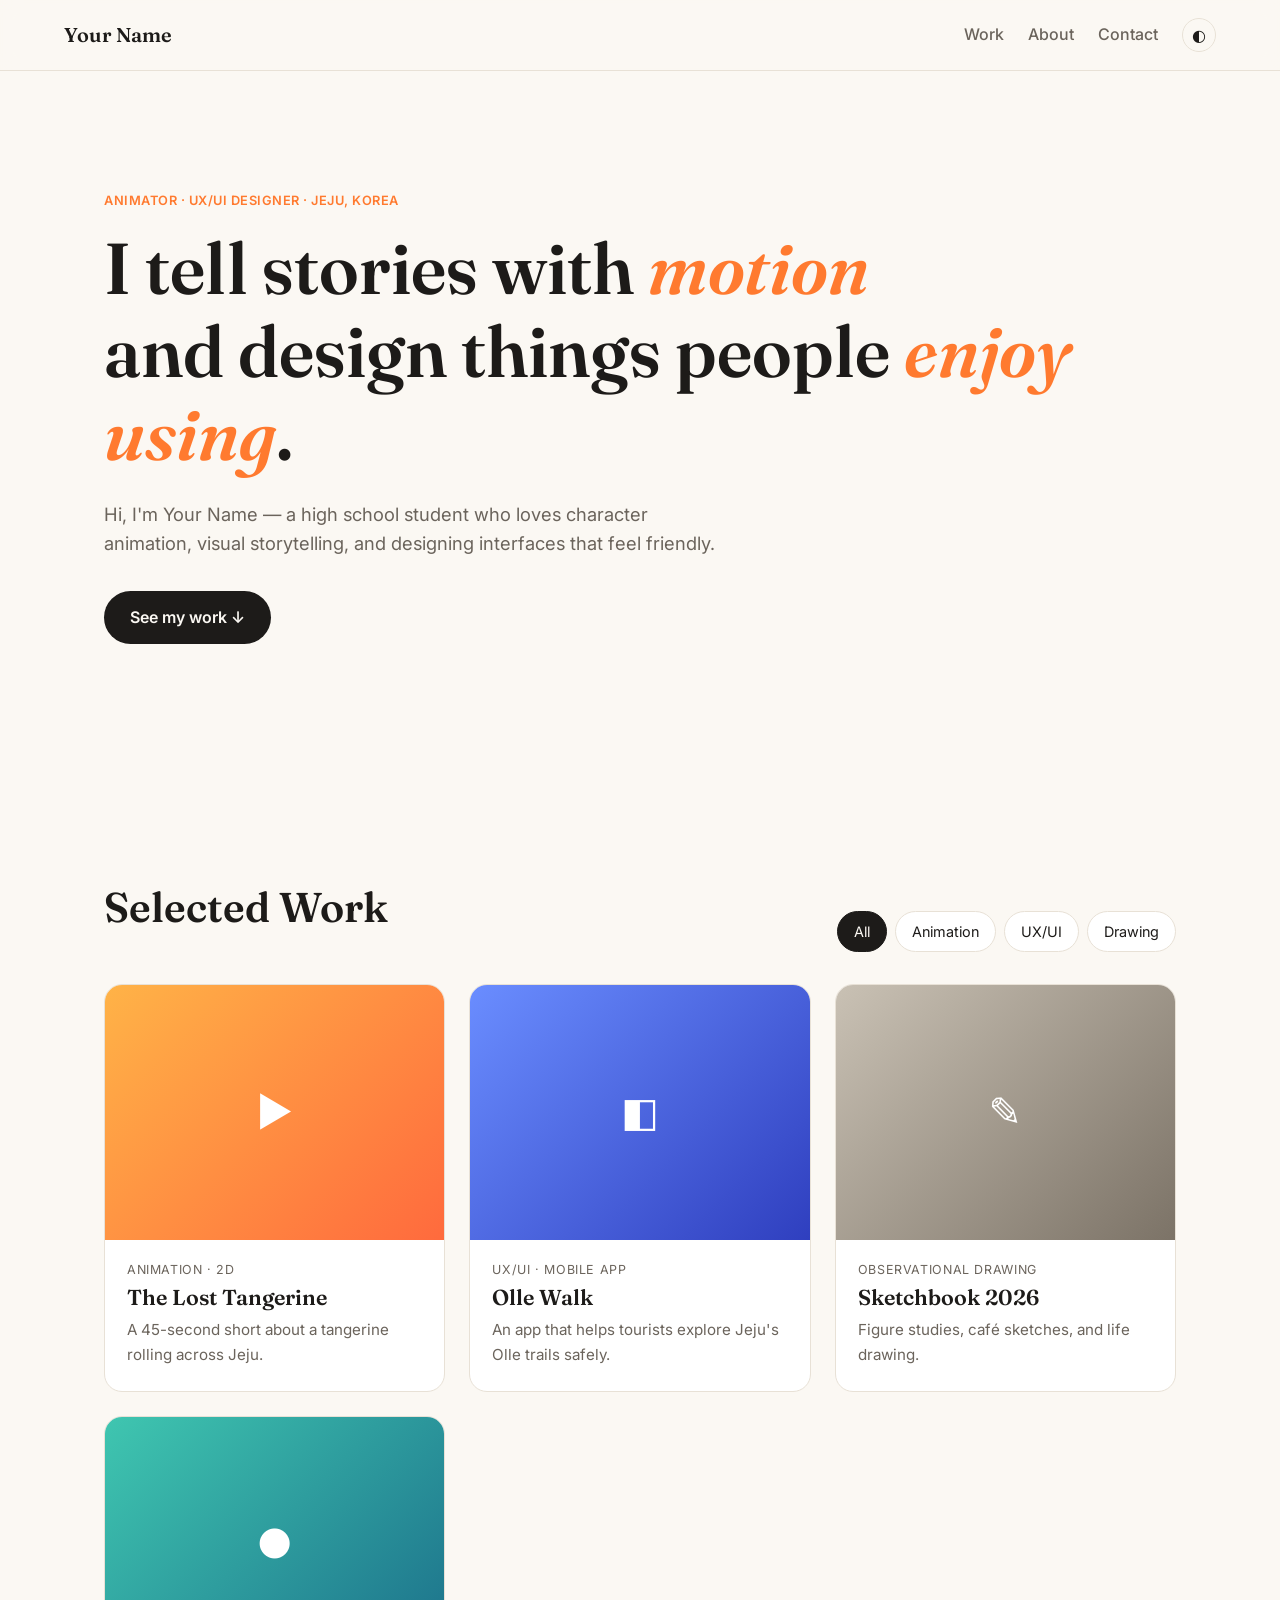
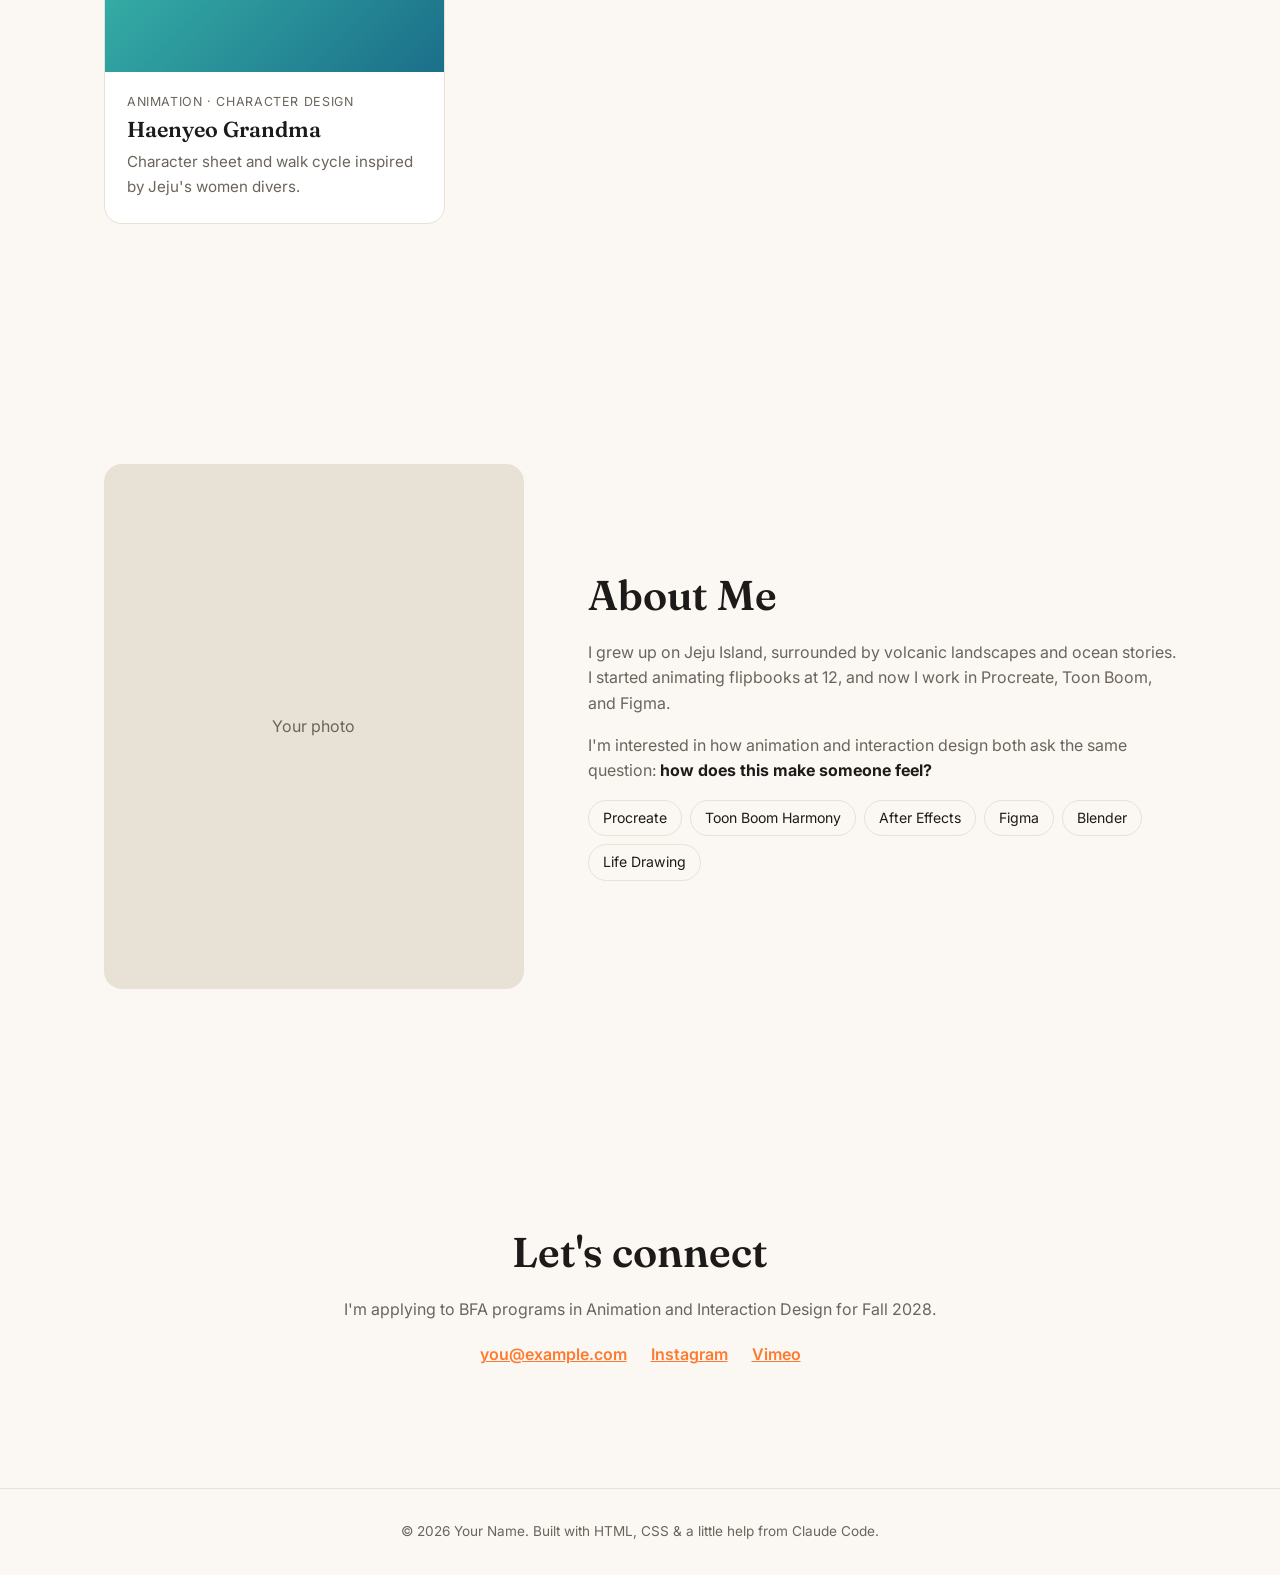
==== index.html @ 71de75eb "Add portfolio website Home page with filterable work grid, animation and UX/UI case study templates," ====
<!DOCTYPE html>
<html lang="en">
<head>
  <meta charset="UTF-8">
  <meta name="viewport" content="width=device-width, initial-scale=1.0">
  <title>Your Name — Animation & UX/UI Portfolio</title>
  <meta name="description" content="Portfolio of Your Name, an animator and UX/UI designer.">
  <link rel="preconnect" href="https://fonts.googleapis.com">
  <link rel="preconnect" href="https://fonts.gstatic.com" crossorigin>
  <link href="https://fonts.googleapis.com/css2?family=Fraunces:opsz,wght@9..144,400;9..144,600&family=Inter:wght@400;500;600&display=swap" rel="stylesheet">
  <link rel="stylesheet" href="css/style.css">
</head>
<body>

  <!-- ✏️ 상단 메뉴 -->
  <header class="nav">
    <a href="#top" class="logo">Your Name</a>
    <nav>
      <a href="#work">Work</a>
      <a href="#about">About</a>
      <a href="#contact">Contact</a>
      <button class="theme-toggle" aria-label="Toggle dark mode">◐</button>
    </nav>
  </header>

  <main id="top">

    <!-- ✏️ 첫 화면: 나를 한 문장으로 소개하기 -->
    <section class="hero">
      <p class="eyebrow">Animator · UX/UI Designer · Jeju, Korea</p>
      <h1>I tell stories with <em>motion</em><br>and design things people <em>enjoy using</em>.</h1>
      <p class="lead">
        Hi, I'm Your Name — a high school student who loves character animation,
        visual storytelling, and designing interfaces that feel friendly.
      </p>
      <a href="#work" class="btn">See my work ↓</a>
    </section>

    <!-- ✏️ 작품 목록: 카드를 복사해서 작품을 추가하세요 -->
    <section id="work" class="section">
      <div class="section-head">
        <h2>Selected Work</h2>
        <div class="filters" role="group" aria-label="Filter projects">
          <button class="filter active" data-filter="all">All</button>
          <button class="filter" data-filter="animation">Animation</button>
          <button class="filter" data-filter="uxui">UX/UI</button>
          <button class="filter" data-filter="drawing">Drawing</button>
        </div>
      </div>

      <div class="grid">
        <a class="card" data-category="animation" href="projects/animation-sample.html">
          <div class="thumb thumb-1"><span>▶</span></div>
          <div class="card-body">
            <p class="tag">Animation · 2D</p>
            <h3>The Lost Tangerine</h3>
            <p>A 45-second short about a tangerine rolling across Jeju.</p>
          </div>
        </a>

        <a class="card" data-category="uxui" href="projects/uxui-sample.html">
          <div class="thumb thumb-2"><span>◧</span></div>
          <div class="card-body">
            <p class="tag">UX/UI · Mobile App</p>
            <h3>Olle Walk</h3>
            <p>An app that helps tourists explore Jeju's Olle trails safely.</p>
          </div>
        </a>

        <a class="card" data-category="drawing" href="projects/drawing.html">
          <div class="thumb thumb-3"><span>✎</span></div>
          <div class="card-body">
            <p class="tag">Observational Drawing</p>
            <h3>Sketchbook 2026</h3>
            <p>Figure studies, café sketches, and life drawing.</p>
          </div>
        </a>

        <a class="card" data-category="animation" href="#">
          <div class="thumb thumb-4"><span>●</span></div>
          <div class="card-body">
            <p class="tag">Animation · Character Design</p>
            <h3>Haenyeo Grandma</h3>
            <p>Character sheet and walk cycle inspired by Jeju's women divers.</p>
          </div>
        </a>
      </div>
    </section>

    <!-- ✏️ 자기소개 -->
    <section id="about" class="section about">
      <div class="about-photo" aria-hidden="true">Your photo</div>
      <div>
        <h2>About Me</h2>
        <p>
          I grew up on Jeju Island, surrounded by volcanic landscapes and ocean stories.
          I started animating flipbooks at 12, and now I work in Procreate, Toon Boom, and Figma.
        </p>
        <p>
          I'm interested in how animation and interaction design both ask the same question:
          <strong>how does this make someone feel?</strong>
        </p>
        <ul class="skills">
          <li>Procreate</li><li>Toon Boom Harmony</li><li>After Effects</li>
          <li>Figma</li><li>Blender</li><li>Life Drawing</li>
        </ul>
      </div>
    </section>

    <!-- ✏️ 연락처 -->
    <section id="contact" class="section contact">
      <h2>Let's connect</h2>
      <p>I'm applying to BFA programs in Animation and Interaction Design for Fall 2028.</p>
      <p class="contact-links">
        <a href="mailto:you@example.com">you@example.com</a>
        <a href="#">Instagram</a>
        <a href="#">Vimeo</a>
      </p>
    </section>
  </main>

  <footer class="footer">© 2026 Your Name. Built with HTML, CSS & a little help from Claude Code.</footer>

  <script src="js/main.js"></script>
</body>
</html>
---- css/style.css ----
/* ✏️ 색상과 글꼴은 여기서 한 번에 바꿀 수 있어요 */
:root {
  --bg: #fbf8f3;
  --surface: #ffffff;
  --text: #1d1b19;
  --muted: #6b645c;
  --accent: #ff7a2f;      /* 제주 감귤 오렌지 */
  --accent-2: #2f6fed;
  --border: #e8e1d6;
  --radius: 18px;
  --font-display: "Fraunces", Georgia, serif;
  --font-body: "Inter", system-ui, sans-serif;
}

[data-theme="dark"] {
  --bg: #141311;
  --surface: #1e1c1a;
  --text: #f3eee7;
  --muted: #a39b91;
  --border: #33302c;
}

* { box-sizing: border-box; margin: 0; }

html { scroll-behavior: smooth; }

body {
  background: var(--bg);
  color: var(--text);
  font-family: var(--font-body);
  line-height: 1.6;
  transition: background .3s, color .3s;
}

a { color: inherit; }

/* ---------- Navigation ---------- */
.nav {
  position: sticky; top: 0; z-index: 10;
  display: flex; justify-content: space-between; align-items: center;
  padding: 18px clamp(16px, 5vw, 64px);
  background: color-mix(in srgb, var(--bg) 85%, transparent);
  backdrop-filter: blur(10px);
  border-bottom: 1px solid var(--border);
}
.logo { font-family: var(--font-display); font-weight: 600; font-size: 1.25rem; text-decoration: none; }
.nav nav { display: flex; gap: 24px; align-items: center; }
.nav nav a { text-decoration: none; color: var(--muted); font-weight: 500; }
.nav nav a:hover { color: var(--text); }
.theme-toggle {
  background: none; border: 1px solid var(--border); color: var(--text);
  border-radius: 50%; width: 34px; height: 34px; cursor: pointer; font-size: 1rem;
}

/* ---------- Layout ---------- */
.hero, .section { padding: clamp(56px, 10vw, 120px) clamp(16px, 5vw, 64px); max-width: 1200px; margin: 0 auto; }

.eyebrow { color: var(--accent); font-weight: 600; letter-spacing: .04em; text-transform: uppercase; font-size: .8rem; }
h1, h2, h3 { font-family: var(--font-display); font-weight: 600; line-height: 1.15; }
h1 { font-size: clamp(2.2rem, 6vw, 4.5rem); margin: 16px 0 24px; }
h1 em { color: var(--accent); font-style: italic; }
h2 { font-size: clamp(1.8rem, 4vw, 2.6rem); margin-bottom: 20px; }
.lead { font-size: 1.15rem; color: var(--muted); max-width: 620px; margin-bottom: 32px; }

.btn {
  display: inline-block; padding: 14px 26px; border-radius: 999px;
  background: var(--text); color: var(--bg); text-decoration: none; font-weight: 600;
  transition: transform .2s;
}
.btn:hover { transform: translateY(-2px); }

/* ---------- Work grid ---------- */
.section-head { display: flex; justify-content: space-between; align-items: end; flex-wrap: wrap; gap: 16px; margin-bottom: 32px; }
.filters { display: flex; gap: 8px; flex-wrap: wrap; }
.filter {
  padding: 8px 16px; border-radius: 999px; border: 1px solid var(--border);
  background: var(--surface); color: var(--text); cursor: pointer; font: inherit; font-size: .9rem;
}
.filter.active { background: var(--text); color: var(--bg); border-color: var(--text); }

.grid { display: grid; grid-template-columns: repeat(auto-fill, minmax(280px, 1fr)); gap: 24px; }

.card {
  background: var(--surface); border: 1px solid var(--border); border-radius: var(--radius);
  overflow: hidden; text-decoration: none;
  transition: transform .3s, box-shadow .3s, opacity .3s;
}
.card:hover { transform: translateY(-6px); box-shadow: 0 18px 40px rgba(0,0,0,.08); }
.card.hidden { display: none; }

/* 썸네일: 나중에 <img>로 바꾸면 됩니다 */
.thumb { aspect-ratio: 4 / 3; display: grid; place-items: center; font-size: 2.5rem; color: #fff; }
.thumb img { width: 100%; height: 100%; object-fit: cover; }
.thumb-1 { background: linear-gradient(135deg, #ffb347, #ff6a3d); }
.thumb-2 { background: linear-gradient(135deg, #6a8dff, #2f3fbf); }
.thumb-3 { background: linear-gradient(135deg, #c9c1b4, #7c7367); }
.thumb-4 { background: linear-gradient(135deg, #3fc6b0, #1b6f8a); }

.card-body { padding: 20px 22px 24px; }
.tag { font-size: .78rem; color: var(--muted); text-transform: uppercase; letter-spacing: .05em; }
.card-body h3 { font-size: 1.35rem; margin: 6px 0 8px; }
.card-body p:last-child { color: var(--muted); font-size: .95rem; }

/* ---------- About ---------- */
.about { display: grid; grid-template-columns: 1fr 1.4fr; gap: clamp(24px, 5vw, 64px); align-items: center; }
.about-photo {
  aspect-ratio: 4 / 5; border-radius: var(--radius); background: var(--border);
  display: grid; place-items: center; color: var(--muted);
}
.about p { margin-bottom: 16px; color: var(--muted); }
.about strong { color: var(--text); }
.skills { list-style: none; padding: 0; display: flex; flex-wrap: wrap; gap: 8px; margin-top: 8px; }
.skills li { padding: 6px 14px; border: 1px solid var(--border); border-radius: 999px; font-size: .88rem; }

/* ---------- Contact / Footer ---------- */
.contact { text-align: center; }
.contact p { color: var(--muted); }
.contact-links { display: flex; justify-content: center; gap: 24px; flex-wrap: wrap; margin-top: 20px; font-weight: 600; }
.contact-links a { color: var(--accent); }
.footer { text-align: center; padding: 32px 16px; color: var(--muted); font-size: .85rem; border-top: 1px solid var(--border); }

/* ---------- Case study pages ---------- */
.case { max-width: 860px; margin: 0 auto; padding: clamp(40px, 8vw, 96px) clamp(16px, 5vw, 32px); }
.case .back { color: var(--muted); text-decoration: none; font-size: .9rem; }
.case-hero { aspect-ratio: 16 / 9; border-radius: var(--radius); margin: 32px 0; display: grid; place-items: center; font-size: 3rem; color: #fff; }
.meta { display: grid; grid-template-columns: repeat(auto-fit, minmax(160px, 1fr)); gap: 16px; padding: 20px 0; border-block: 1px solid var(--border); margin-bottom: 40px; }
.meta dt { font-size: .75rem; text-transform: uppercase; color: var(--muted); letter-spacing: .05em; }
.meta dd { margin: 4px 0 0; font-weight: 500; }
.case h2 { font-size: 1.7rem; margin: 48px 0 12px; }
.case p { color: var(--muted); margin-bottom: 14px; }
.process { display: grid; grid-template-columns: repeat(auto-fit, minmax(180px, 1fr)); gap: 16px; margin: 20px 0; }
.process div { aspect-ratio: 1; border-radius: 12px; background: var(--border); display: grid; place-items: center; color: var(--muted); font-size: .85rem; text-align: center; padding: 8px; }

/* ---------- Scroll reveal ---------- */
.reveal { opacity: 0; transform: translateY(24px); transition: opacity .7s ease, transform .7s ease; }
.reveal.visible { opacity: 1; transform: none; }

@media (prefers-reduced-motion: reduce) {
  .reveal { opacity: 1; transform: none; transition: none; }
}

/* ---------- Mobile ---------- */
@media (max-width: 720px) {
  .nav nav { gap: 14px; }
  .about { grid-template-columns: 1fr; }
}

/* ---------- Drawing gallery ---------- */
.gallery-page { max-width: 1200px; margin: 0 auto; padding: clamp(40px, 8vw, 96px) clamp(16px, 5vw, 64px); }
.gallery-page .back { color: var(--muted); text-decoration: none; font-size: .9rem; }

/* 벽돌처럼 쌓이는 레이아웃 (그림 비율이 달라도 빈틈없이) */
.gallery { columns: 3 260px; column-gap: 20px; margin-top: 40px; }
.gallery-item { break-inside: avoid; margin: 0 0 28px; }

.gallery-open {
  display: block; width: 100%; padding: 0; border: 0; background: none;
  cursor: zoom-in; border-radius: 12px; overflow: hidden;
}
.gallery-open img { display: block; }
.gallery-open img, .gallery-open .placeholder { width: 100%; transition: transform .4s ease; }
.gallery-open:hover img, .gallery-open:hover .placeholder { transform: scale(1.03); }
.gallery-open:focus-visible { outline: 3px solid var(--accent); outline-offset: 3px; }

/* 이미지 넣기 전 임시 칸 */
.placeholder {
  display: grid; place-items: center; color: rgba(255,255,255,.9); font-weight: 500;
  background: linear-gradient(160deg, var(--c1), var(--c2));
}
.placeholder.tall { aspect-ratio: 3 / 4; }
.placeholder.square { aspect-ratio: 1; }
.placeholder.wide { aspect-ratio: 4 / 3; }

.gallery-item figcaption { padding-top: 10px; display: flex; flex-direction: column; }
.gallery-item .title { font-weight: 600; }
.gallery-item .medium { color: var(--muted); font-size: .85rem; }

/* ---------- Lightbox ---------- */
.lightbox {
  position: fixed; inset: 0; z-index: 100;
  display: grid; grid-template-columns: 64px 1fr 64px; align-items: center;
  background: rgba(15, 14, 12, .92); padding: 24px 8px;
}
.lightbox[hidden] { display: none; }
.lb-content { margin: 0; display: flex; flex-direction: column; align-items: center; gap: 14px; max-height: 100%; }
.lb-media { width: min(100%, 900px); display: flex; justify-content: center; }
.lb-media img { max-width: 100%; max-height: 80vh; object-fit: contain; border-radius: 8px; }
.lb-media .placeholder { width: min(100%, 70vh); border-radius: 8px; font-size: 1.2rem; }
.lb-caption { color: #f3eee7; text-align: center; }
.lb-caption .medium { color: #a39b91; display: block; font-size: .9rem; }
.lightbox button {
  background: none; border: 0; color: #fff; cursor: pointer; font-size: 2.4rem; line-height: 1;
  width: 56px; height: 56px; border-radius: 50%;
}
.lightbox button:hover, .lightbox button:focus-visible { background: rgba(255,255,255,.12); outline: none; }
.lb-close { position: absolute; top: 16px; right: 16px; font-size: 1.6rem !important; }

@media (max-width: 720px) {
  .lightbox { grid-template-columns: 44px 1fr 44px; padding: 16px 0; }
  .lightbox button { width: 44px; height: 44px; font-size: 2rem; }
}
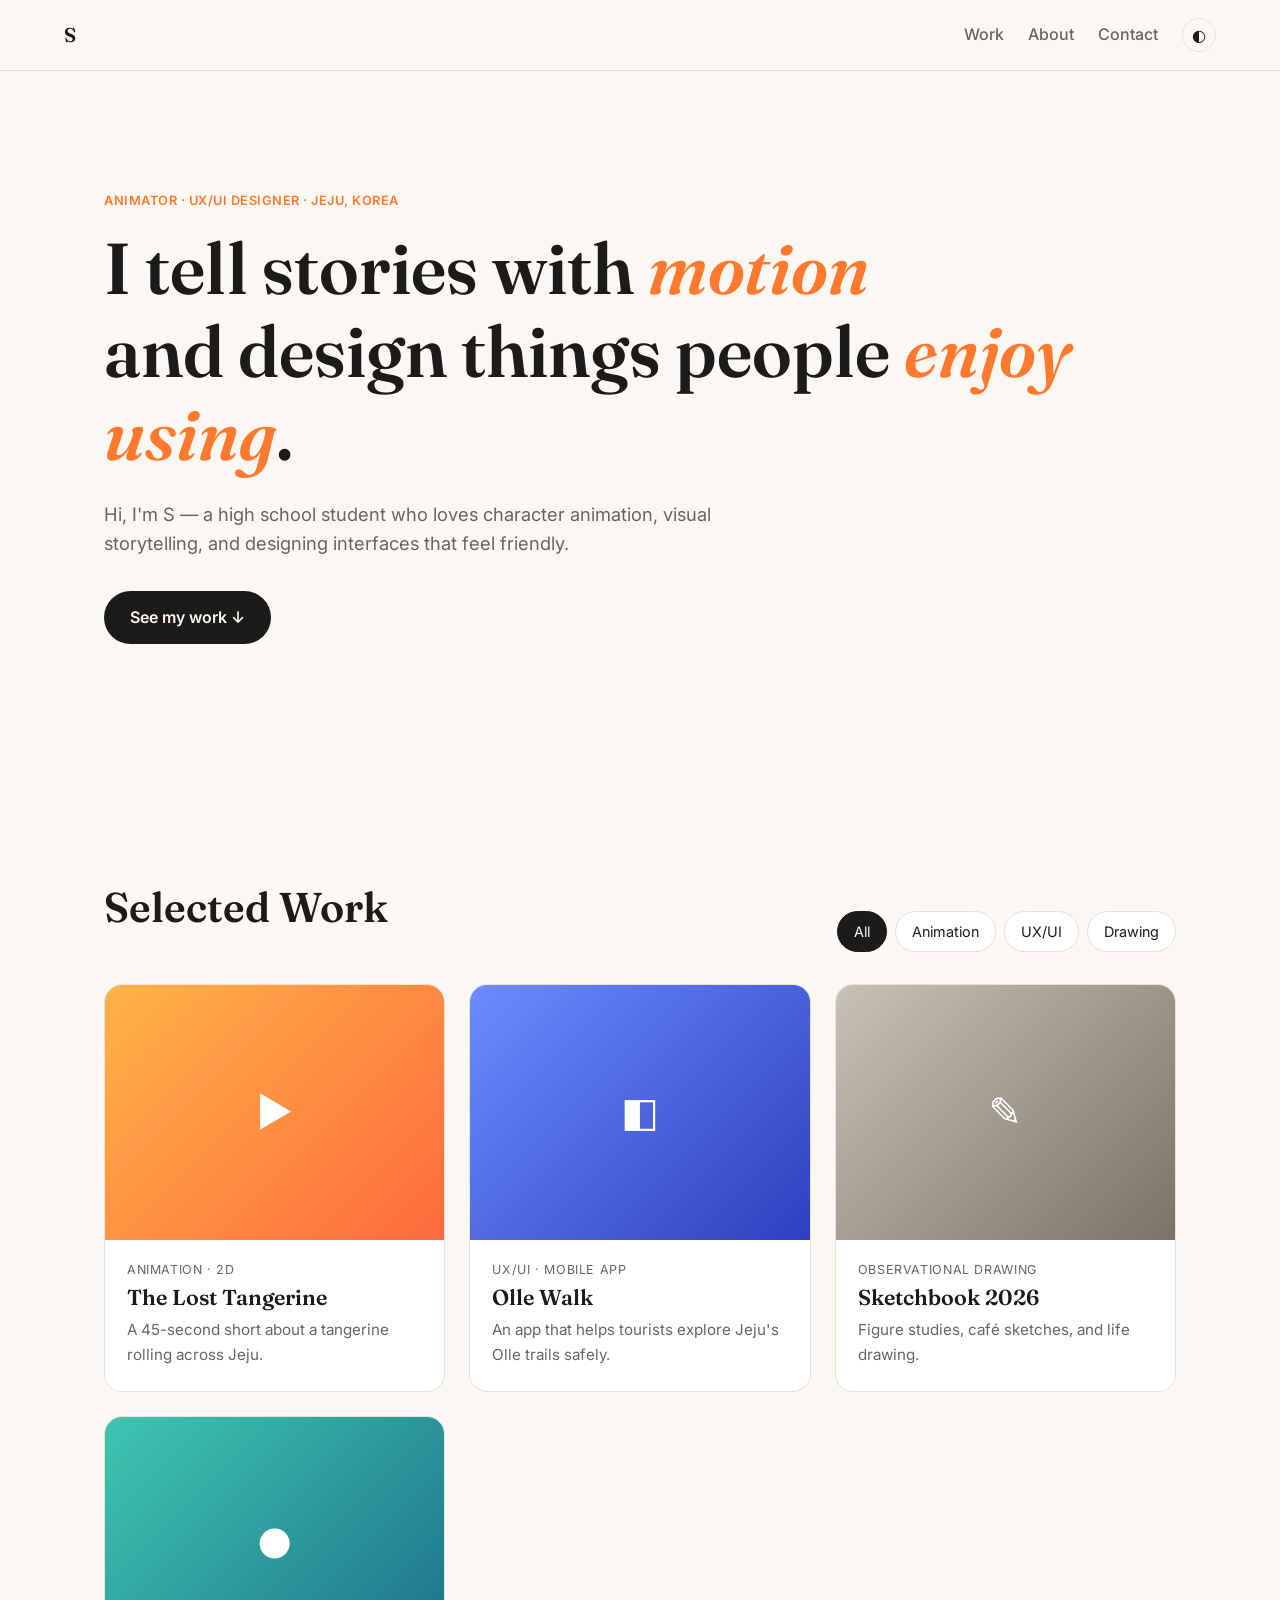
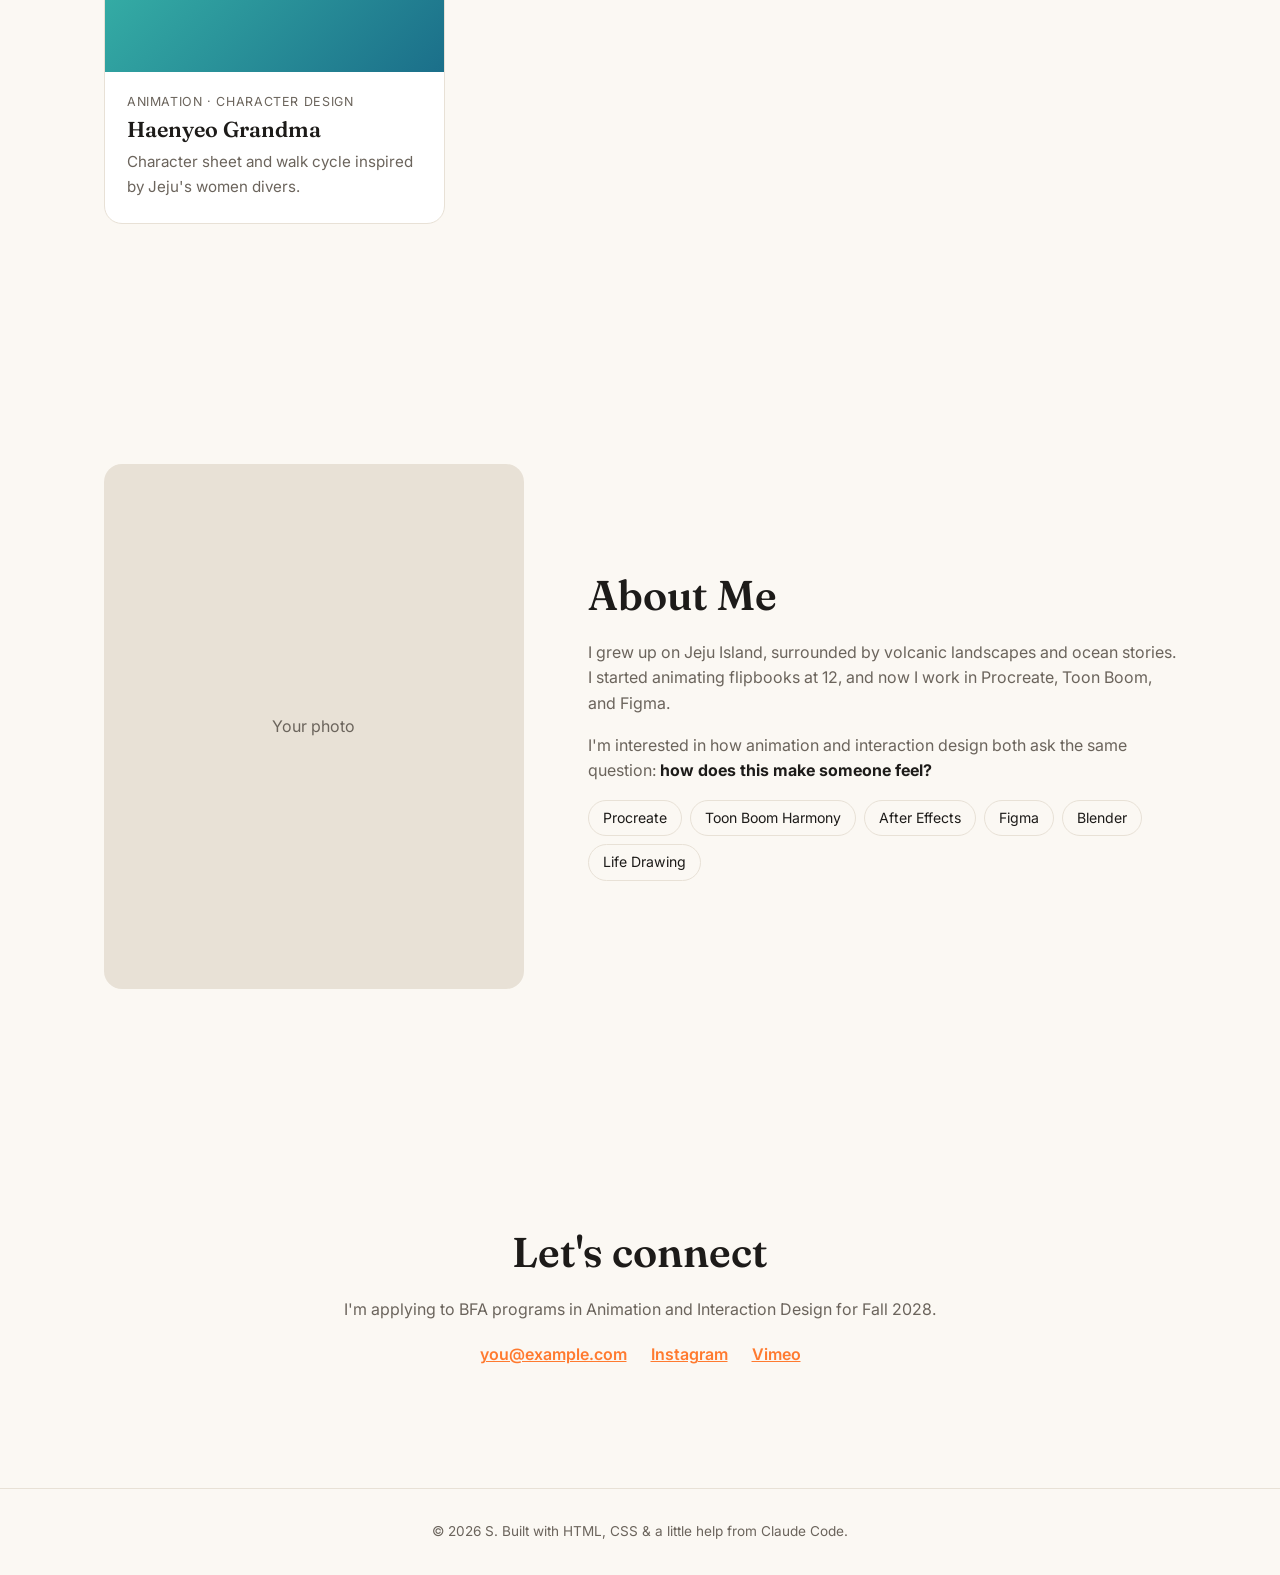
==== commit e01ee547: "Replace placeholder name with S Co-Authored-By: Claude Opus 5.5 <noreply@anthropic.com>" ====
--- a/index.html
+++ b/index.html
@@ -3,8 +3,8 @@
 <head>
   <meta charset="UTF-8">
   <meta name="viewport" content="width=device-width, initial-scale=1.0">
-  <title>Your Name — Animation & UX/UI Portfolio</title>
-  <meta name="description" content="Portfolio of Your Name, an animator and UX/UI designer.">
+  <title>S — Animation & UX/UI Portfolio</title>
+  <meta name="description" content="Portfolio of S, an animator and UX/UI designer.">
   <link rel="preconnect" href="https://fonts.googleapis.com">
   <link rel="preconnect" href="https://fonts.gstatic.com" crossorigin>
   <link href="https://fonts.googleapis.com/css2?family=Fraunces:opsz,wght@9..144,400;9..144,600&family=Inter:wght@400;500;600&display=swap" rel="stylesheet">
@@ -14,7 +14,7 @@
 
   <!-- ✏️ 상단 메뉴 -->
   <header class="nav">
-    <a href="#top" class="logo">Your Name</a>
+    <a href="#top" class="logo">S</a>
     <nav>
       <a href="#work">Work</a>
       <a href="#about">About</a>
@@ -30,7 +30,7 @@
       <p class="eyebrow">Animator · UX/UI Designer · Jeju, Korea</p>
       <h1>I tell stories with <em>motion</em><br>and design things people <em>enjoy using</em>.</h1>
       <p class="lead">
-        Hi, I'm Your Name — a high school student who loves character animation,
+        Hi, I'm S — a high school student who loves character animation,
         visual storytelling, and designing interfaces that feel friendly.
       </p>
       <a href="#work" class="btn">See my work ↓</a>
@@ -119,7 +119,7 @@
     </section>
   </main>
 
-  <footer class="footer">© 2026 Your Name. Built with HTML, CSS & a little help from Claude Code.</footer>
+  <footer class="footer">© 2026 S. Built with HTML, CSS & a little help from Claude Code.</footer>
 
   <script src="js/main.js"></script>
 </body>
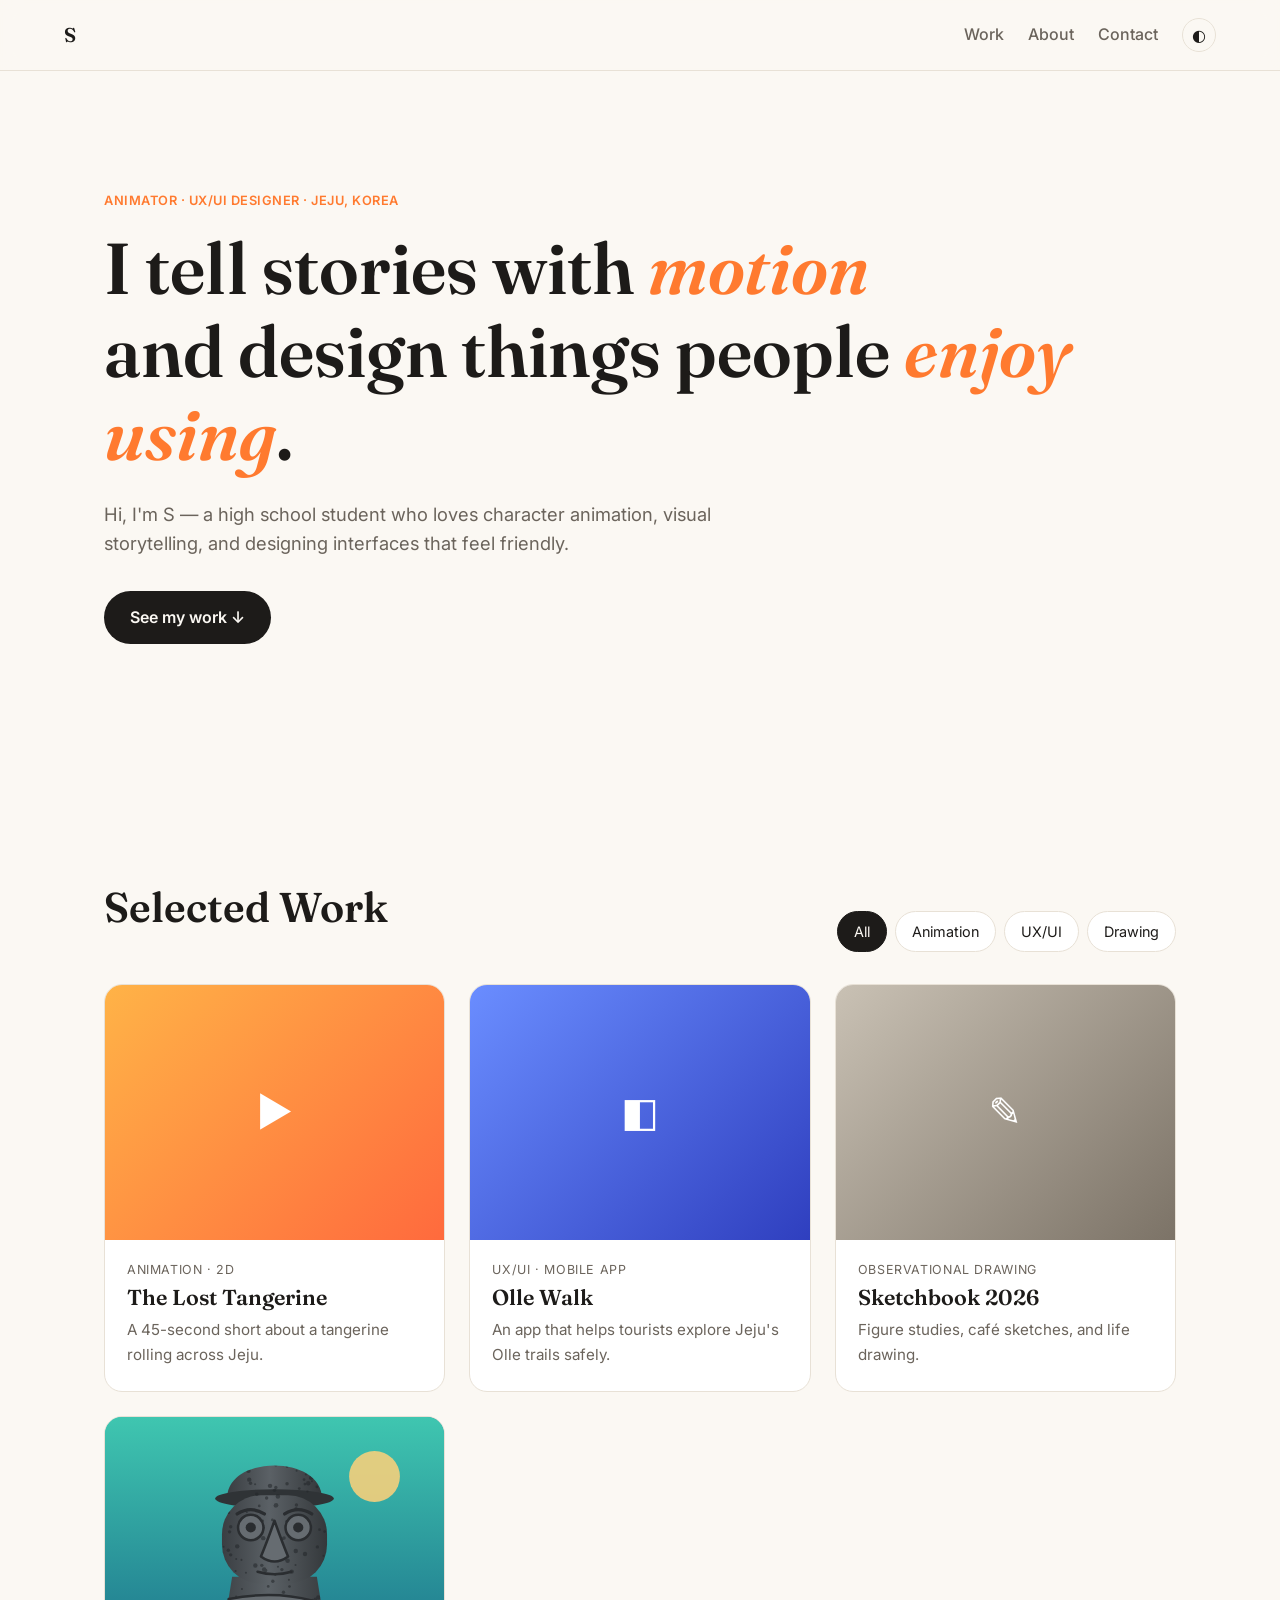
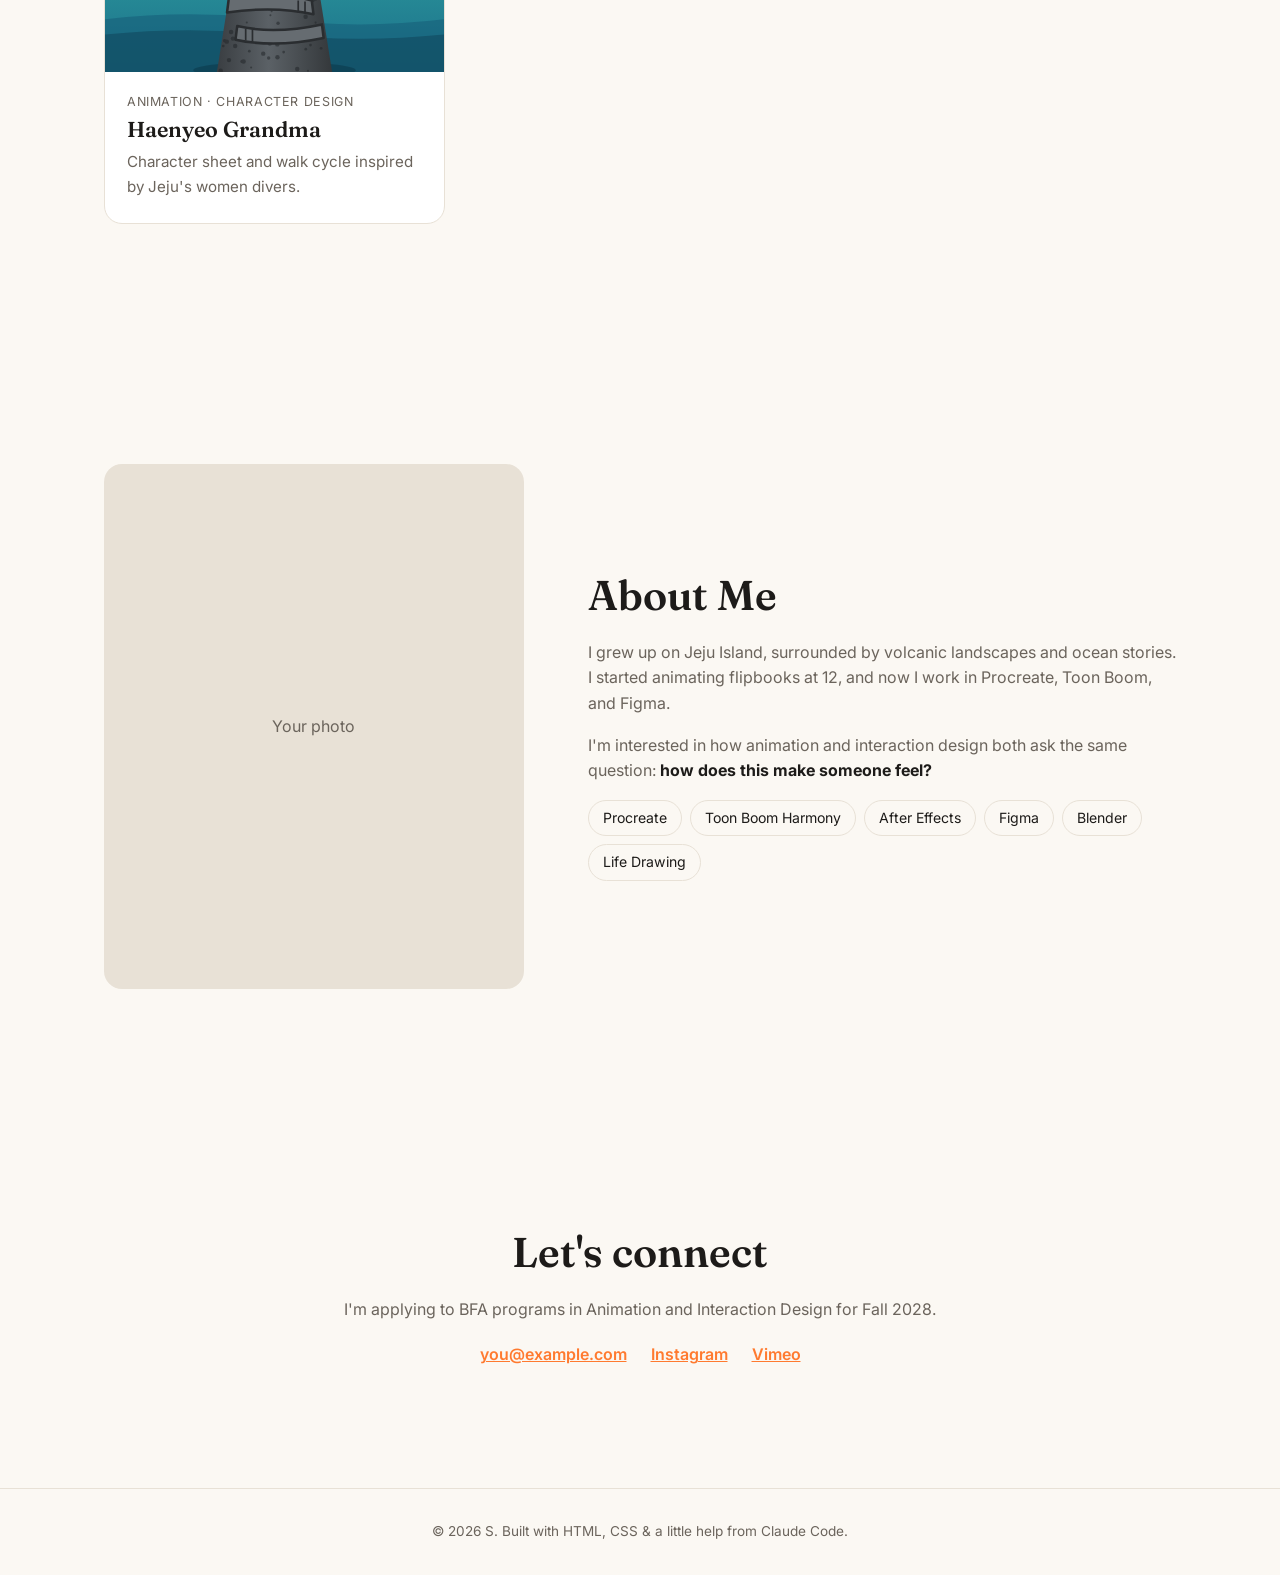
==== commit 753bde00: "Add dol hareubang illustration to Haenyeo Grandma card Co-Authored-By: Claude Opus 5.5 <noreply@anth" ====
--- a/index.html
+++ b/index.html
@@ -77,7 +77,7 @@
         </a>
 
         <a class="card" data-category="animation" href="#">
-          <div class="thumb thumb-4"><span>●</span></div>
+          <div class="thumb thumb-4"><img src="images/dol-hareubang.svg" alt="Illustration of a dol hareubang, the stone grandfather statue of Jeju"></div>
           <div class="card-body">
             <p class="tag">Animation · Character Design</p>
             <h3>Haenyeo Grandma</h3>
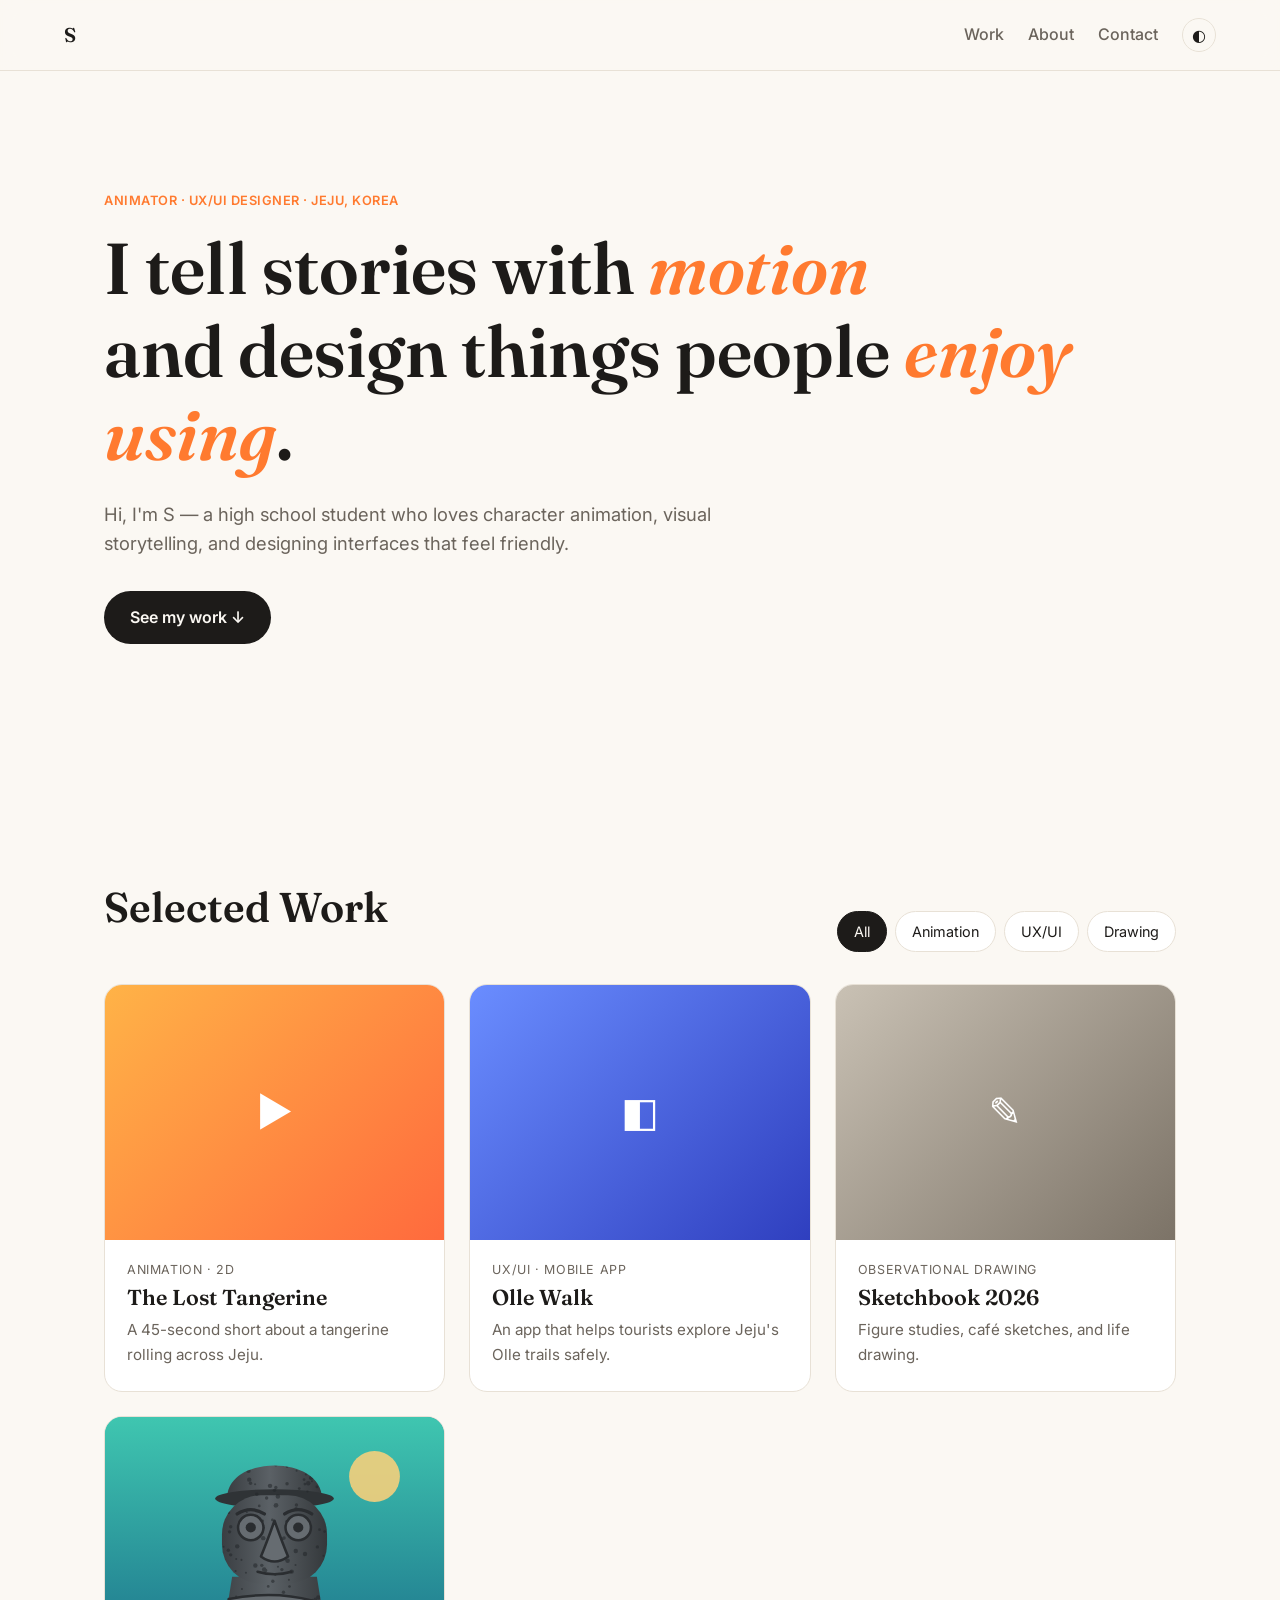
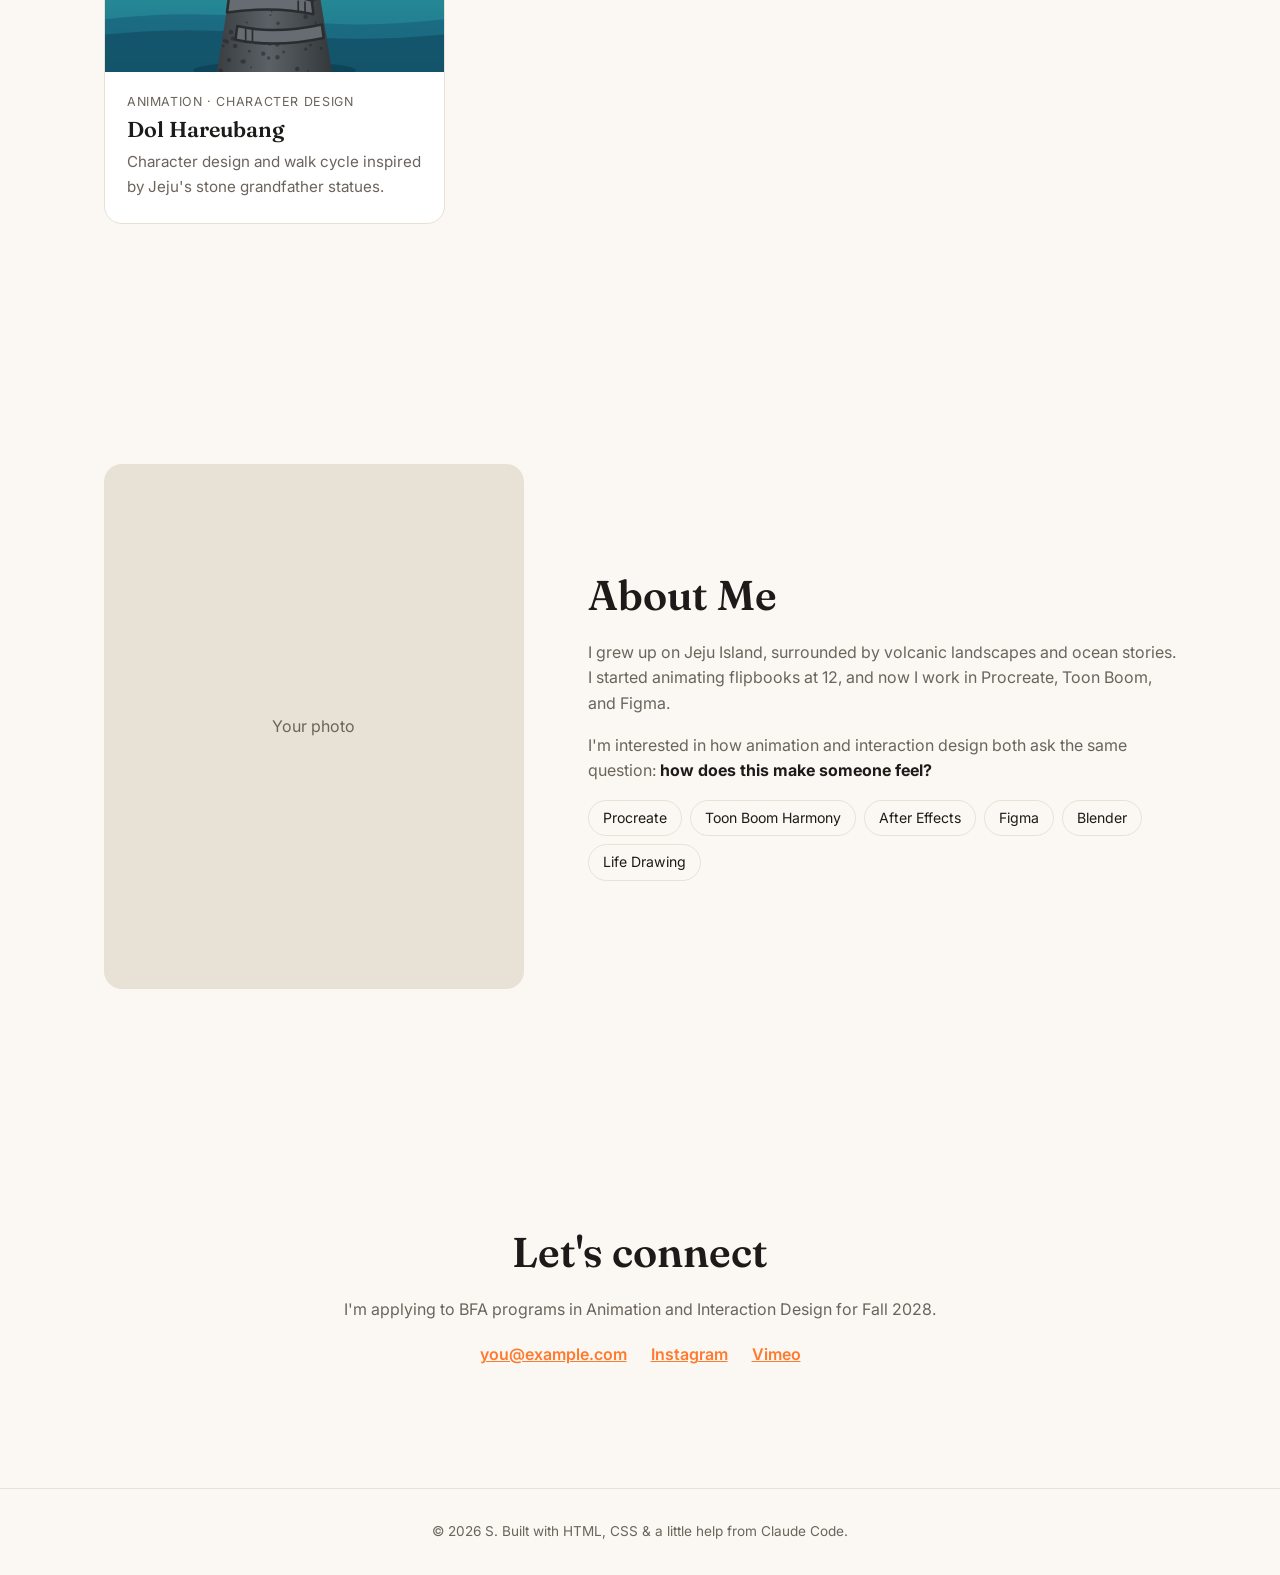
==== commit bab8aca3: "Rename Haenyeo Grandma card to Dol Hareubang Co-Authored-By: Claude Opus 5.5 <noreply@anthropic.com>" ====
--- a/index.html
+++ b/index.html
@@ -80,8 +80,8 @@
           <div class="thumb thumb-4"><img src="images/dol-hareubang.svg" alt="Illustration of a dol hareubang, the stone grandfather statue of Jeju"></div>
           <div class="card-body">
             <p class="tag">Animation · Character Design</p>
-            <h3>Haenyeo Grandma</h3>
-            <p>Character sheet and walk cycle inspired by Jeju's women divers.</p>
+            <h3>Dol Hareubang</h3>
+            <p>Character design and walk cycle inspired by Jeju's stone grandfather statues.</p>
           </div>
         </a>
       </div>
